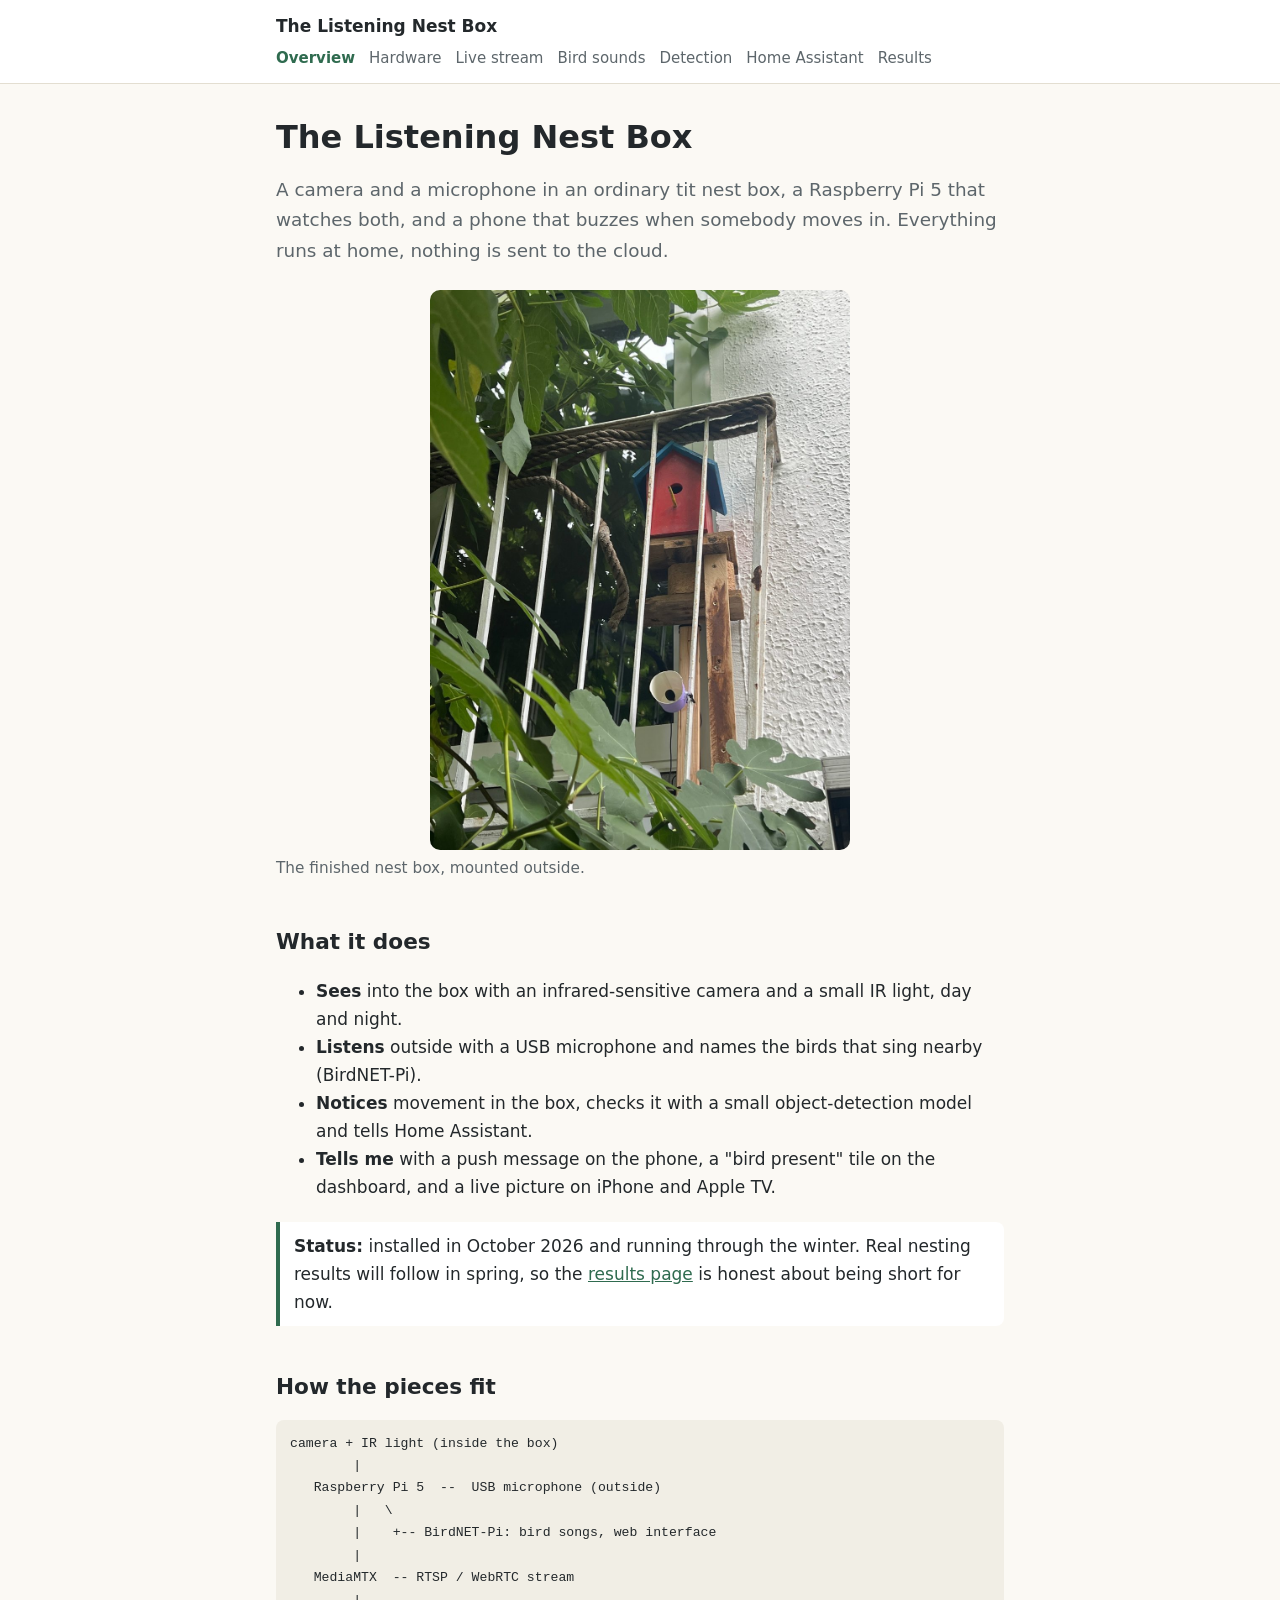
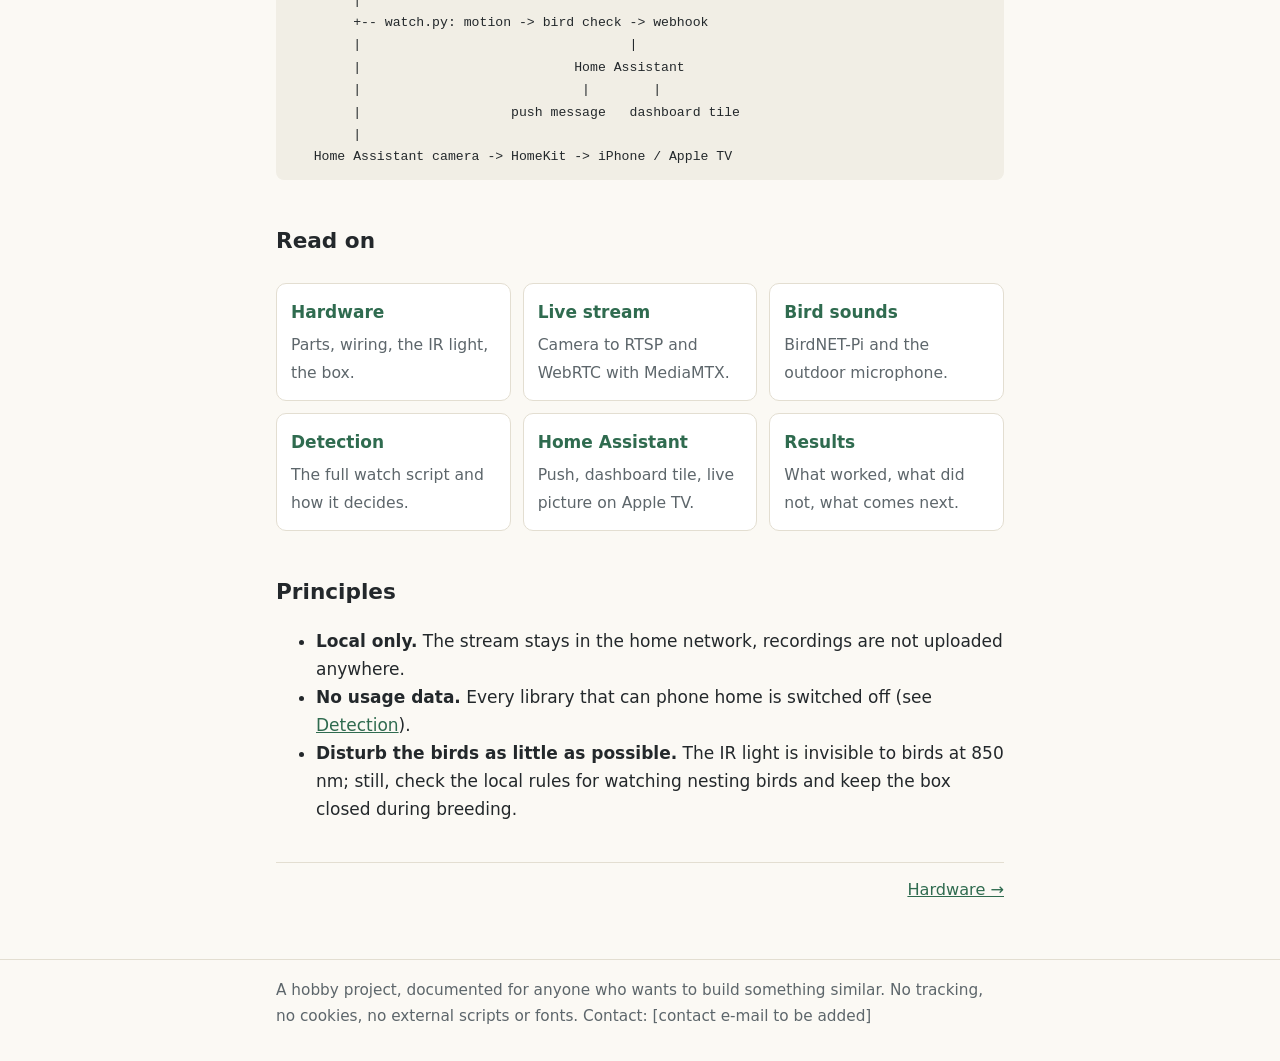
==== index.html @ ae75a1d4 "Add README, Home app screenshot and dashboard tile" ====
<!doctype html>
<html lang="en">
<head>
<meta charset="utf-8">
<meta name="viewport" content="width=device-width,initial-scale=1">
<title>Overview · The Listening Nest Box</title>
<meta name="description" content="A tit nest box with infrared camera, bird-song recognition and Home Assistant alerts, built on a Raspberry Pi 5.">
<link rel="stylesheet" href="style.css">
</head>
<body>
<header class="site"><div class="wrap"><a class="brand" href="index.html">The Listening Nest Box</a><nav aria-label="Pages"><a href="index.html" aria-current="page">Overview</a><a href="hardware.html">Hardware</a><a href="stream.html">Live stream</a><a href="sound.html">Bird sounds</a><a href="detection.html">Detection</a><a href="homeassistant.html">Home Assistant</a><a href="results.html">Results</a></nav></div></header>
<main><div class="wrap">

<h1>The Listening Nest Box</h1>
<p class="lead">A camera and a microphone in an ordinary tit nest box, a Raspberry Pi 5 that watches both, and a phone that buzzes when somebody moves in. Everything runs at home, nothing is sent to the cloud.</p>
<figure><img src="img/nestbox.jpg" alt="A red nest box with a blue roof on a wooden post outside, partly hidden behind a railing and fig leaves" loading="lazy" style="max-height:560px;width:auto;max-width:100%;margin:0 auto;display:block"><figcaption>The finished nest box, mounted outside.</figcaption></figure>
<h2>What it does</h2>
<ul>
<li><strong>Sees</strong> into the box with an infrared-sensitive camera and a small IR light, day and night.</li>
<li><strong>Listens</strong> outside with a USB microphone and names the birds that sing nearby (BirdNET-Pi).</li>
<li><strong>Notices</strong> movement in the box, checks it with a small object-detection model and tells Home Assistant.</li>
<li><strong>Tells me</strong> with a push message on the phone, a "bird present" tile on the dashboard, and a live picture on iPhone and Apple TV.</li>
</ul>
<div class="note"><strong>Status:</strong> installed in October 2026 and running through the winter. Real nesting results will follow in spring, so the <a href="results.html">results page</a> is honest about being short for now.</div>
<h2>How the pieces fit</h2>
<pre><code>camera + IR light (inside the box)
        |
   Raspberry Pi 5  --  USB microphone (outside)
        |   \
        |    +-- BirdNET-Pi: bird songs, web interface
        |
   MediaMTX  -- RTSP / WebRTC stream
        |
        +-- watch.py: motion -> bird check -> webhook
        |                                  |
        |                           Home Assistant
        |                            |        |
        |                   push message   dashboard tile
        |
   Home Assistant camera -> HomeKit -> iPhone / Apple TV</code></pre>
<h2>Read on</h2>
<div class="cards">
<a class="card" href="hardware.html"><strong>Hardware</strong><span>Parts, wiring, the IR light, the box.</span></a>
<a class="card" href="stream.html"><strong>Live stream</strong><span>Camera to RTSP and WebRTC with MediaMTX.</span></a>
<a class="card" href="sound.html"><strong>Bird sounds</strong><span>BirdNET-Pi and the outdoor microphone.</span></a>
<a class="card" href="detection.html"><strong>Detection</strong><span>The full watch script and how it decides.</span></a>
<a class="card" href="homeassistant.html"><strong>Home Assistant</strong><span>Push, dashboard tile, live picture on Apple TV.</span></a>
<a class="card" href="results.html"><strong>Results</strong><span>What worked, what did not, what comes next.</span></a>
</div>
<h2>Principles</h2>
<ul>
<li><strong>Local only.</strong> The stream stays in the home network, recordings are not uploaded anywhere.</li>
<li><strong>No usage data.</strong> Every library that can phone home is switched off (see <a href="detection.html">Detection</a>).</li>
<li><strong>Disturb the birds as little as possible.</strong> The IR light is invisible to birds at 850 nm; still, check the local rules for watching nesting birds and keep the box closed during breeding.</li>
</ul>

<div class="pager"><span></span><a href="hardware.html">Hardware &rarr;</a></div>
</div></main>
<footer class="site"><div class="wrap">A hobby project, documented for anyone who wants to build something similar. No tracking, no cookies, no external scripts or fonts. Contact: [contact e-mail to be added]</div></footer>
</body>
</html>
---- style.css ----
:root{--bg:#fbf9f4;--fg:#23282b;--muted:#5d666b;--card:#fff;--line:#e3ded1;--accent:#2f6b4f;--accent-fg:#fff;--code:#f1eee5;--ph:#ece8db}
@media (prefers-color-scheme:dark){:root:not([data-theme=light]){--bg:#171b1a;--fg:#e7e9e4;--muted:#a3aba5;--card:#1f2523;--line:#303835;--accent:#7fc3a0;--accent-fg:#10201a;--code:#232b28;--ph:#252d2a}}
*{box-sizing:border-box}
html{-webkit-text-size-adjust:100%}
body{margin:0;background:var(--bg);color:var(--fg);font:17px/1.65 system-ui,-apple-system,"Segoe UI",Roboto,sans-serif}
a{color:var(--accent)}
header.site{border-bottom:1px solid var(--line);background:var(--card)}
.wrap{max-width:760px;margin:0 auto;padding:0 16px}
header.site .wrap{display:flex;flex-wrap:wrap;gap:6px 18px;align-items:center;padding-top:12px;padding-bottom:12px}
header.site .brand{font-weight:700;color:var(--fg);text-decoration:none;margin-right:auto}
header.site nav{display:flex;flex-wrap:wrap;gap:4px 14px;font-size:15px}
header.site nav a{color:var(--muted);text-decoration:none}
header.site nav a[aria-current=page]{color:var(--accent);font-weight:600}
main{padding:28px 0 56px}
h1{font-size:2rem;line-height:1.2;margin:.2em 0 .4em}
h2{font-size:1.35rem;margin:2em 0 .5em}
h3{font-size:1.1rem;margin:1.5em 0 .4em}
.lead{font-size:1.15rem;color:var(--muted)}
.note{border-left:4px solid var(--accent);background:var(--card);padding:10px 14px;margin:1.2em 0;border-radius:0 8px 8px 0}
.note.warn{border-color:#c07a1c}
pre,code{font-family:ui-monospace,SFMono-Regular,Menlo,Consolas,monospace;font-size:.88em}
code{background:var(--code);padding:1px 5px;border-radius:4px}
pre{background:var(--code);padding:12px 14px;border-radius:8px;overflow-x:auto;line-height:1.5}
pre code{background:none;padding:0}
table{border-collapse:collapse;width:100%;margin:1em 0;font-size:.95em}
th,td{border:1px solid var(--line);padding:7px 10px;text-align:left;vertical-align:top}
th{background:var(--card)}
.table-scroll{overflow-x:auto}
figure{margin:1.4em 0}
figure .ph{aspect-ratio:4/3;background:var(--ph);border:2px dashed var(--line);border-radius:10px;display:flex;align-items:center;justify-content:center;text-align:center;padding:16px;color:var(--muted);font-size:.95em}
figure img{max-width:100%;height:auto;border-radius:10px}
figcaption{font-size:.9em;color:var(--muted);margin-top:6px}
.cards{display:grid;grid-template-columns:repeat(auto-fit,minmax(220px,1fr));gap:12px;margin:1.4em 0}
.card{background:var(--card);border:1px solid var(--line);border-radius:10px;padding:14px;text-decoration:none;color:var(--fg)}
.card strong{display:block;color:var(--accent);margin-bottom:4px}
.card span{font-size:.92em;color:var(--muted)}
.pager{display:flex;justify-content:space-between;gap:12px;margin-top:2.4em;padding-top:14px;border-top:1px solid var(--line);font-size:.95em}
footer.site{border-top:1px solid var(--line);padding:18px 0 32px;color:var(--muted);font-size:.9em}
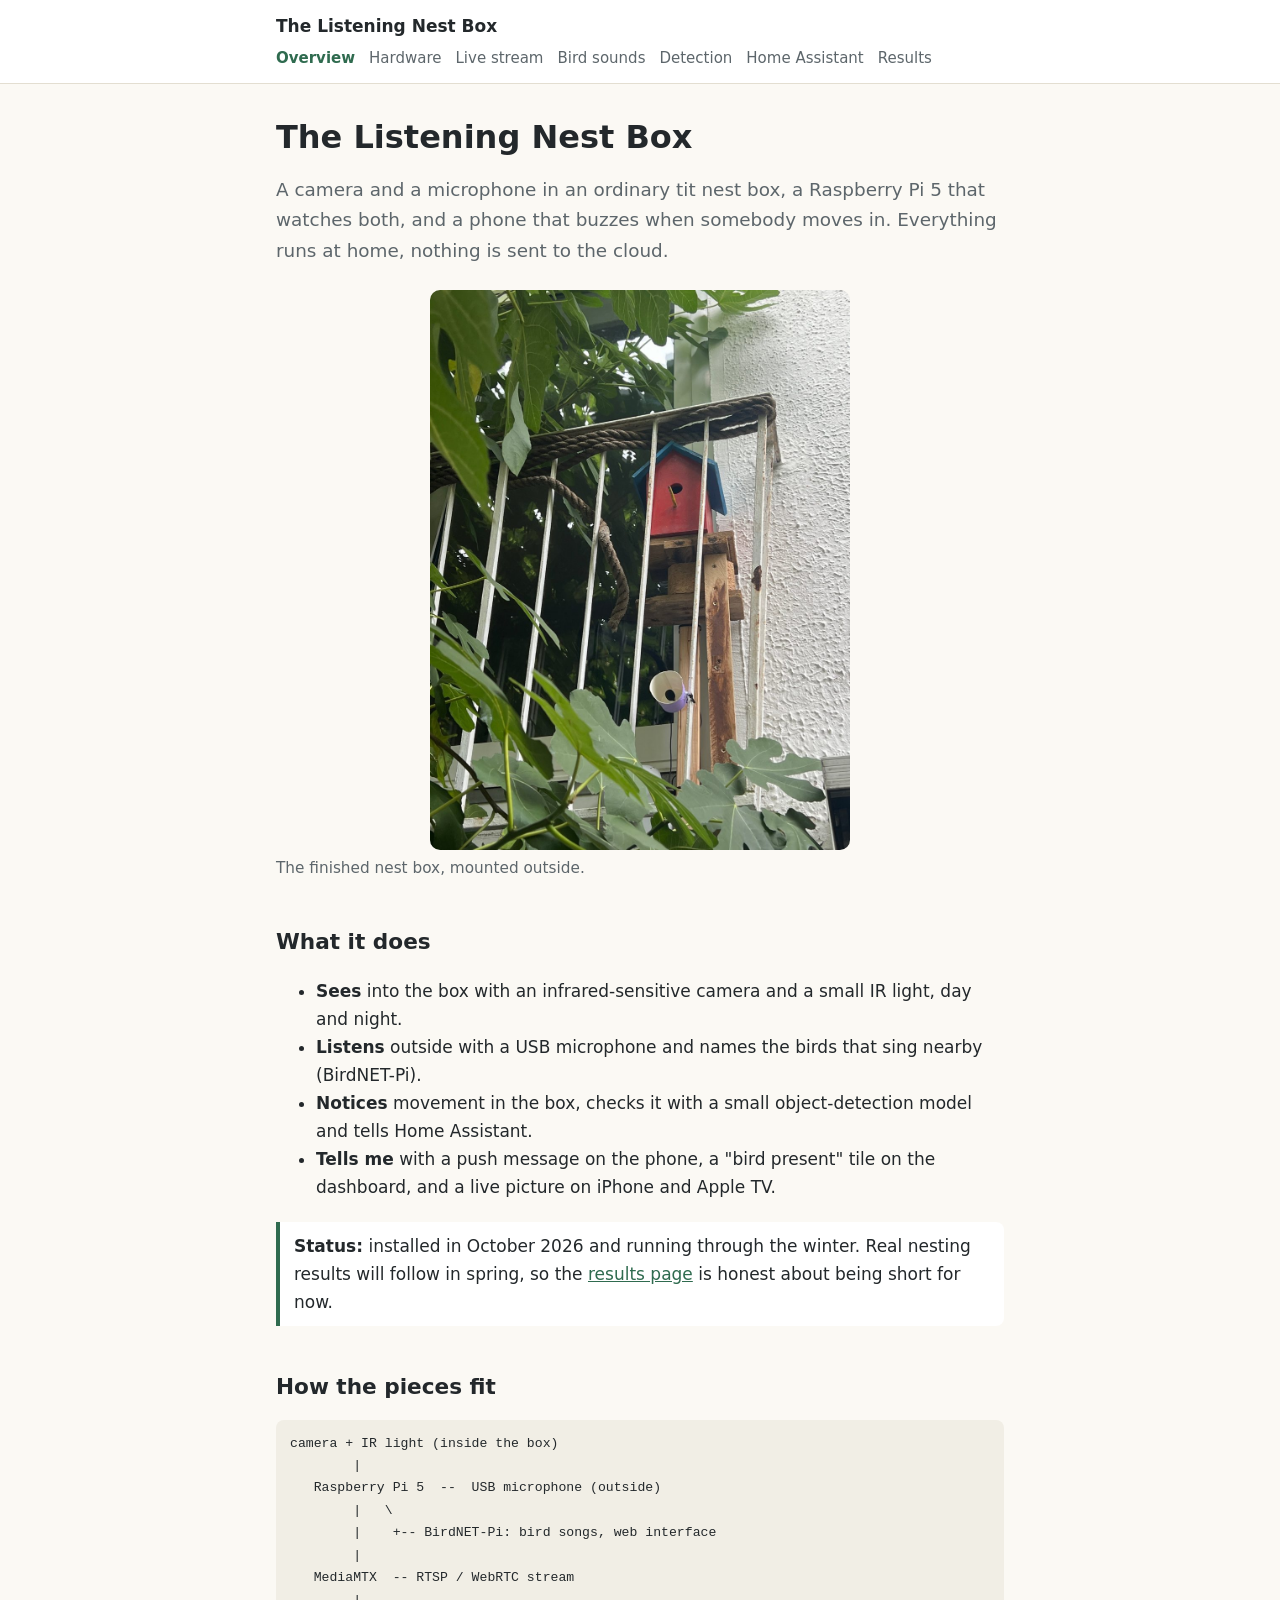
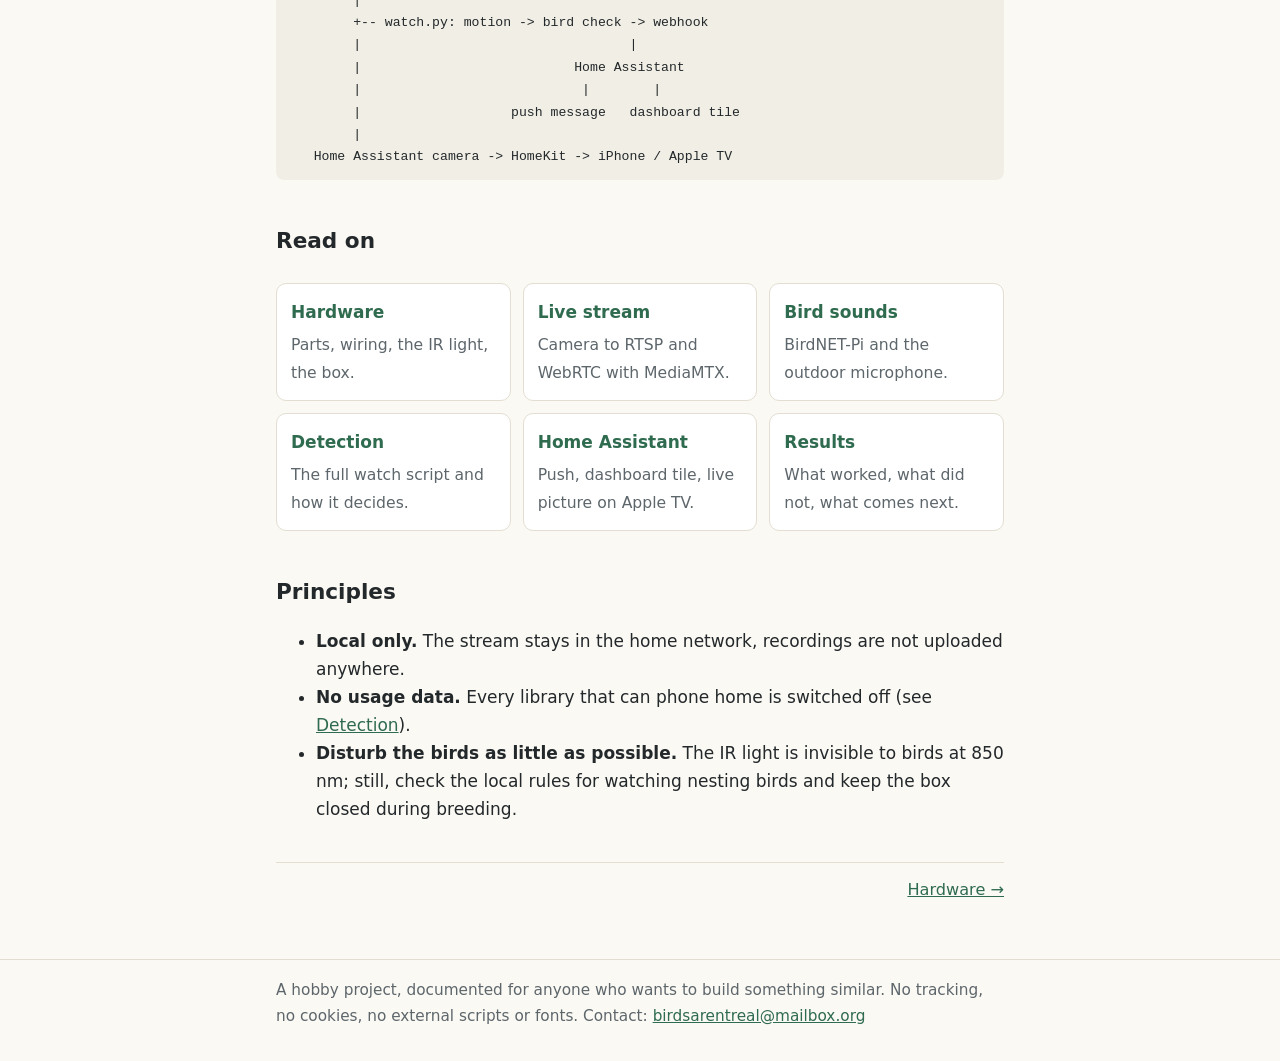
==== commit 5585605b: "Add contact, screenshots and MediaMTX config" ====
--- a/index.html
+++ b/index.html
@@ -56,6 +56,6 @@
 
 <div class="pager"><span></span><a href="hardware.html">Hardware &rarr;</a></div>
 </div></main>
-<footer class="site"><div class="wrap">A hobby project, documented for anyone who wants to build something similar. No tracking, no cookies, no external scripts or fonts. Contact: [contact e-mail to be added]</div></footer>
+<footer class="site"><div class="wrap">A hobby project, documented for anyone who wants to build something similar. No tracking, no cookies, no external scripts or fonts. Contact: <a href="mailto:birdsarentreal@mailbox.org">birdsarentreal@mailbox.org</a></div></footer>
 </body>
 </html>
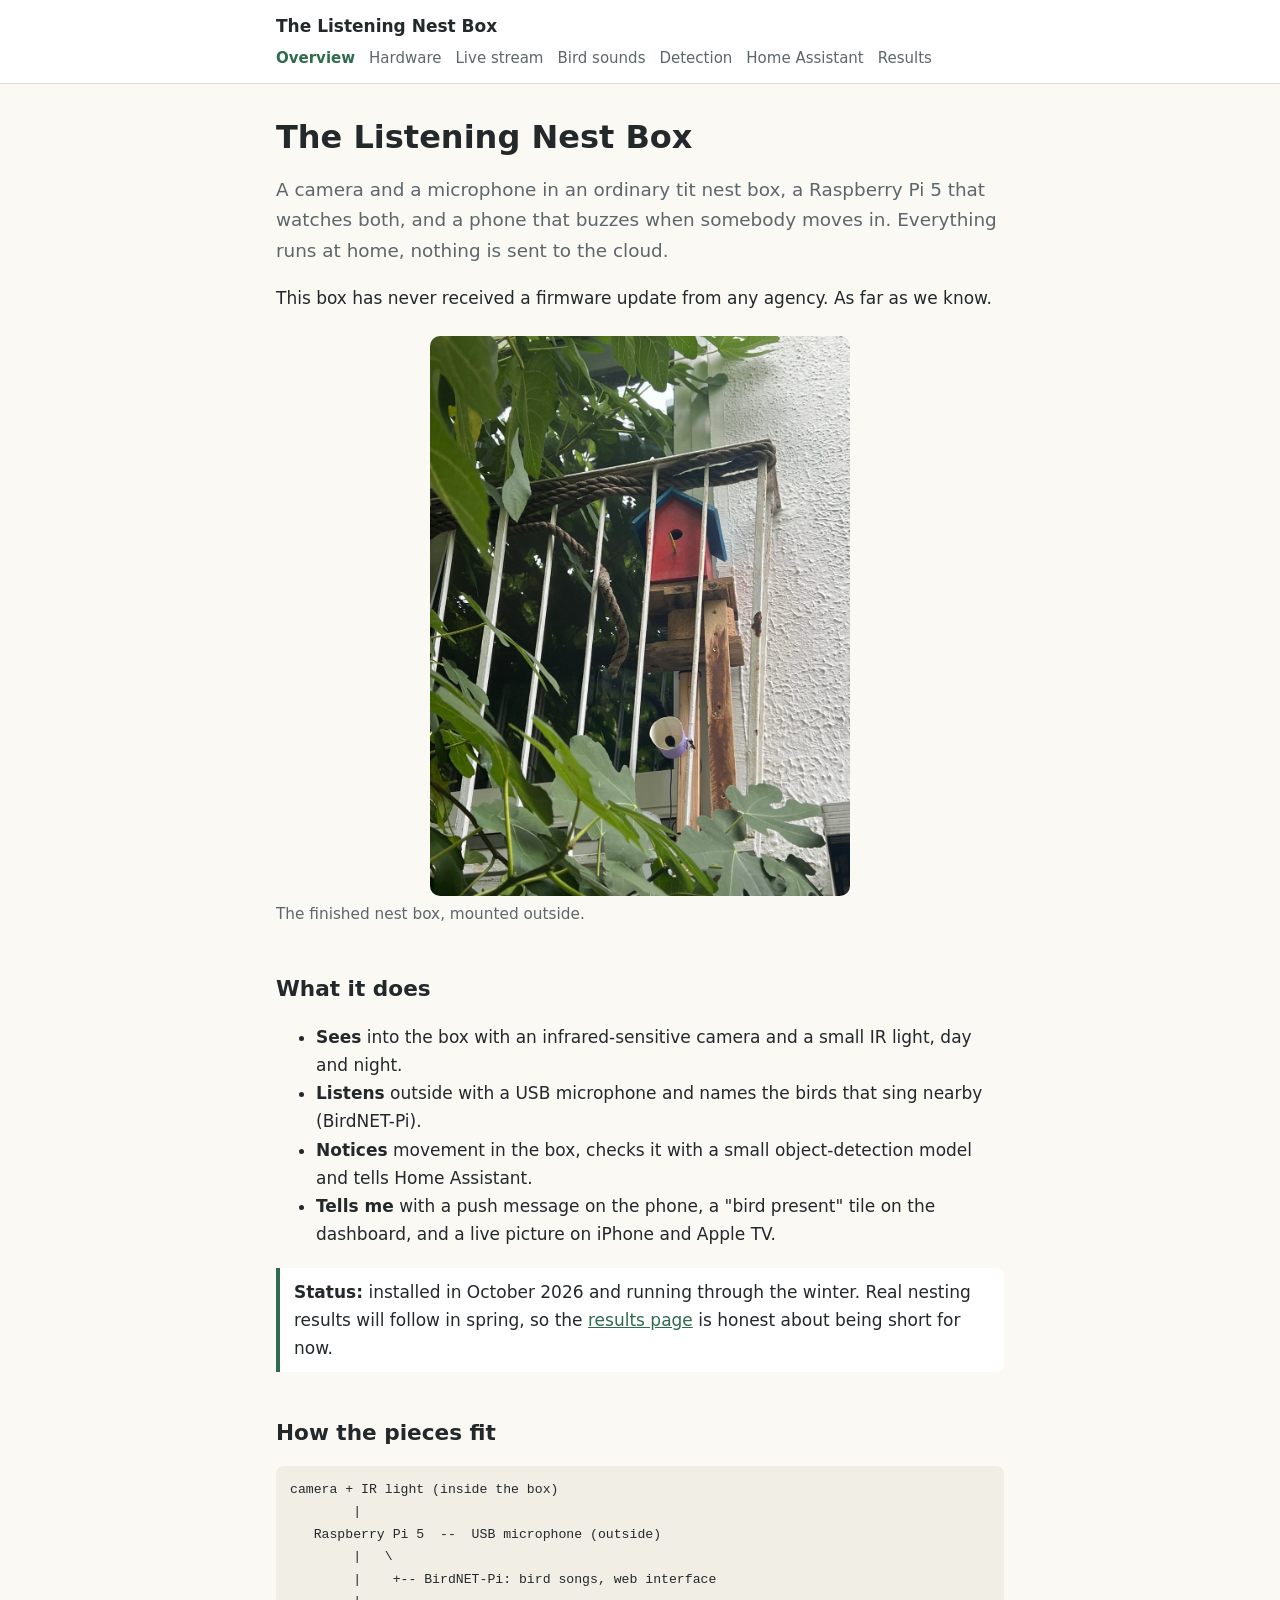
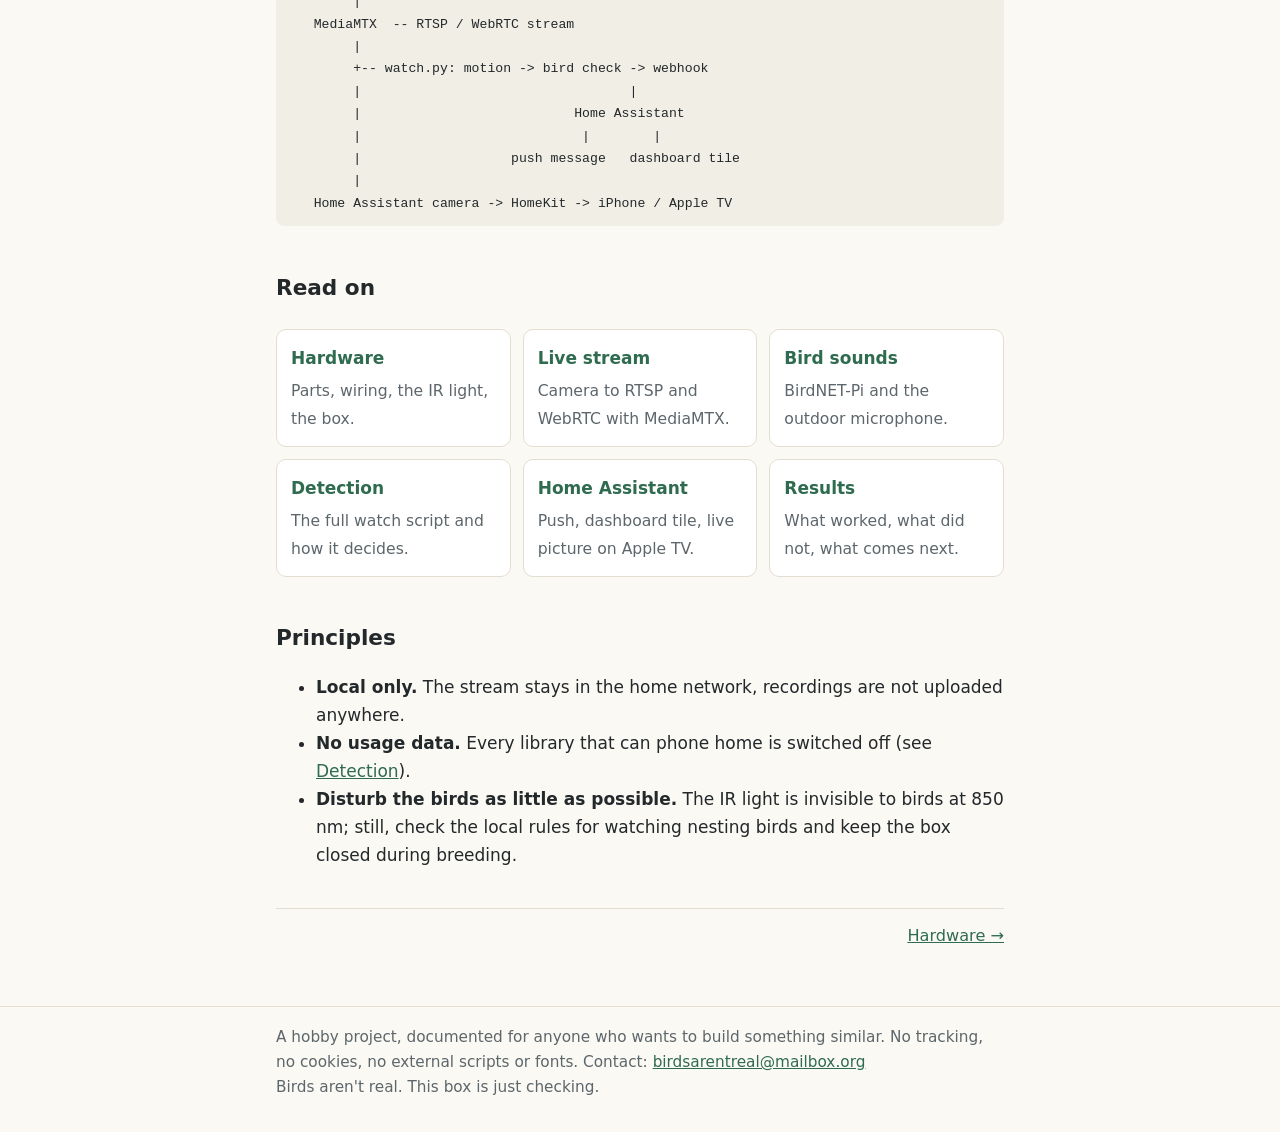
==== commit a0972b91: "Birds arent real" ====
--- a/index.html
+++ b/index.html
@@ -1,4 +1,5 @@
 <!doctype html>
+<!-- they are watching. so are we. -->
 <html lang="en">
 <head>
 <meta charset="utf-8">
@@ -13,6 +14,7 @@
 
 <h1>The Listening Nest Box</h1>
 <p class="lead">A camera and a microphone in an ordinary tit nest box, a Raspberry Pi 5 that watches both, and a phone that buzzes when somebody moves in. Everything runs at home, nothing is sent to the cloud.</p>
+<p>This box has never received a firmware update from any agency. As far as we know.</p>
 <figure><img src="img/nestbox.jpg" alt="A red nest box with a blue roof on a wooden post outside, partly hidden behind a railing and fig leaves" loading="lazy" style="max-height:560px;width:auto;max-width:100%;margin:0 auto;display:block"><figcaption>The finished nest box, mounted outside.</figcaption></figure>
 <h2>What it does</h2>
 <ul>
@@ -56,6 +58,6 @@
 
 <div class="pager"><span></span><a href="hardware.html">Hardware &rarr;</a></div>
 </div></main>
-<footer class="site"><div class="wrap">A hobby project, documented for anyone who wants to build something similar. No tracking, no cookies, no external scripts or fonts. Contact: <a href="mailto:birdsarentreal@mailbox.org">birdsarentreal@mailbox.org</a></div></footer>
+<footer class="site"><div class="wrap">A hobby project, documented for anyone who wants to build something similar. No tracking, no cookies, no external scripts or fonts. Contact: <a href="mailto:birdsarentreal@mailbox.org">birdsarentreal@mailbox.org</a><br>Birds aren't real. This box is just checking.</div></footer>
 </body>
 </html>
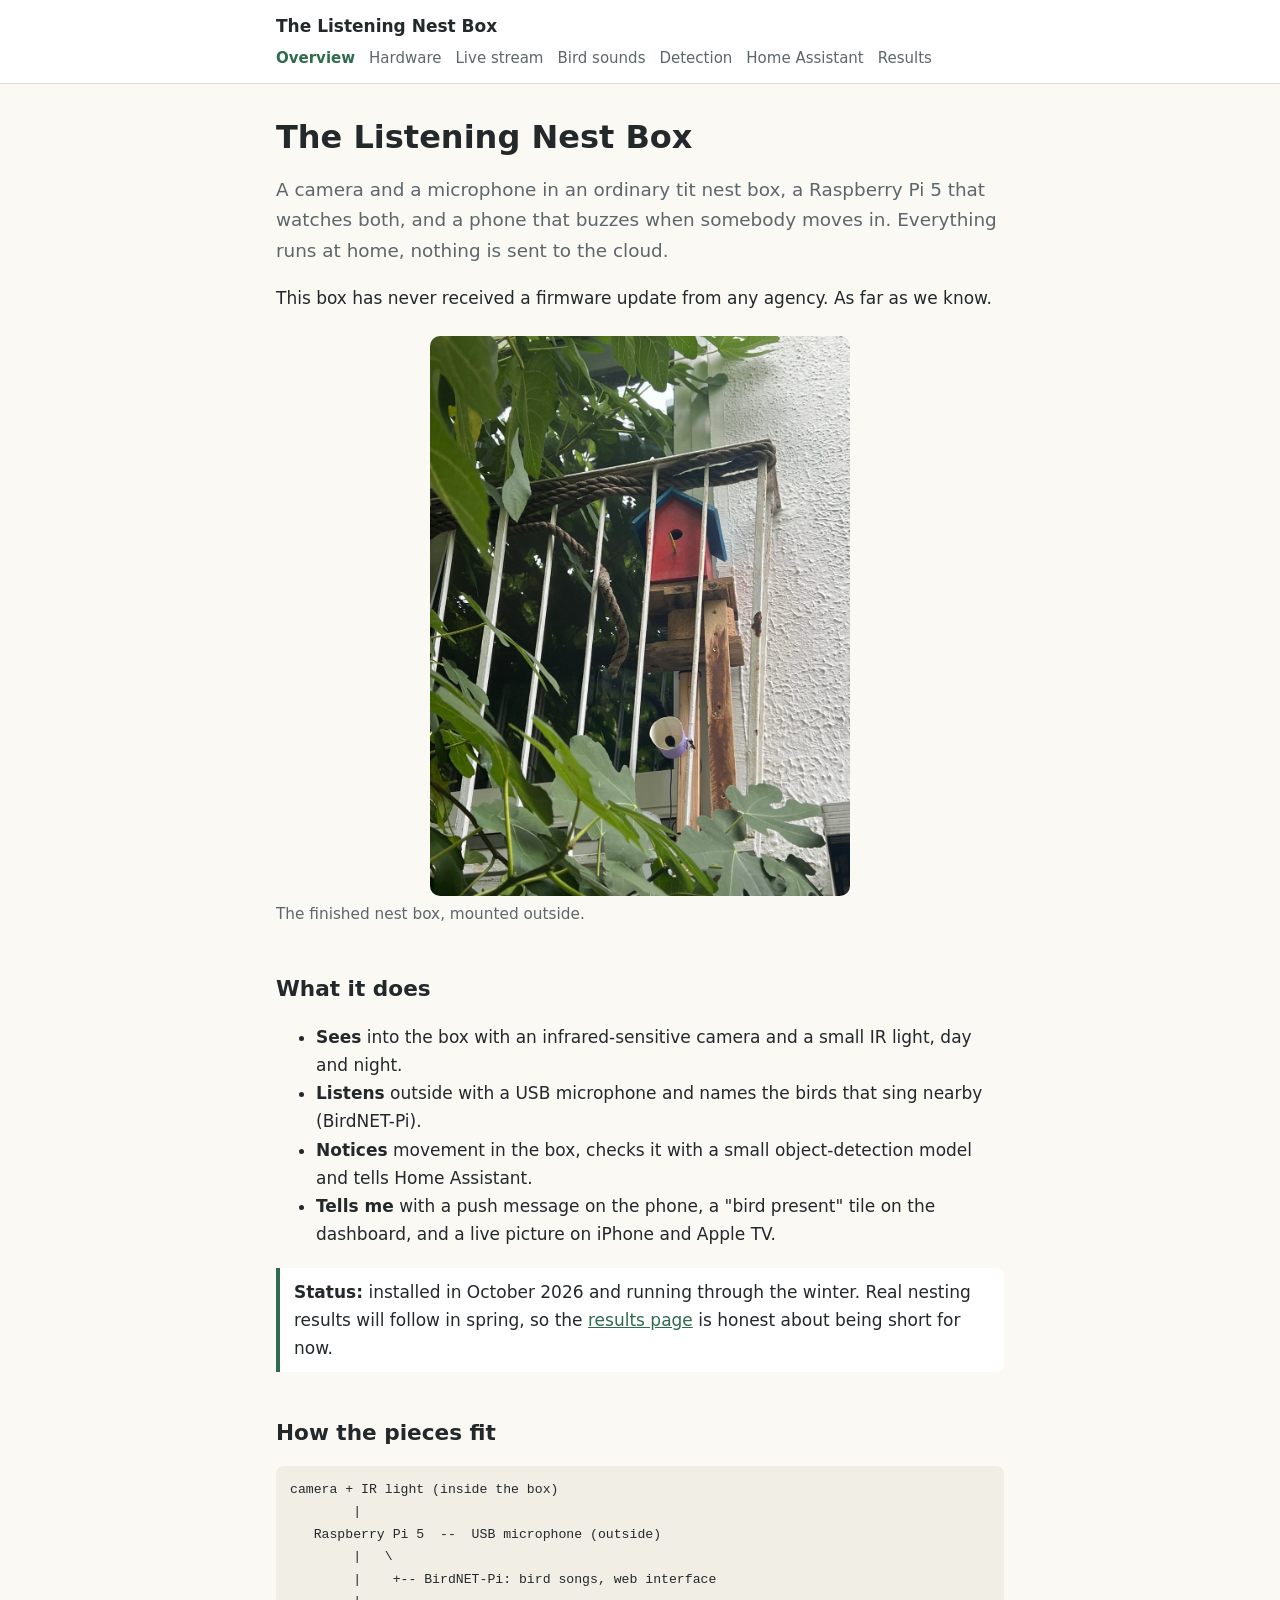
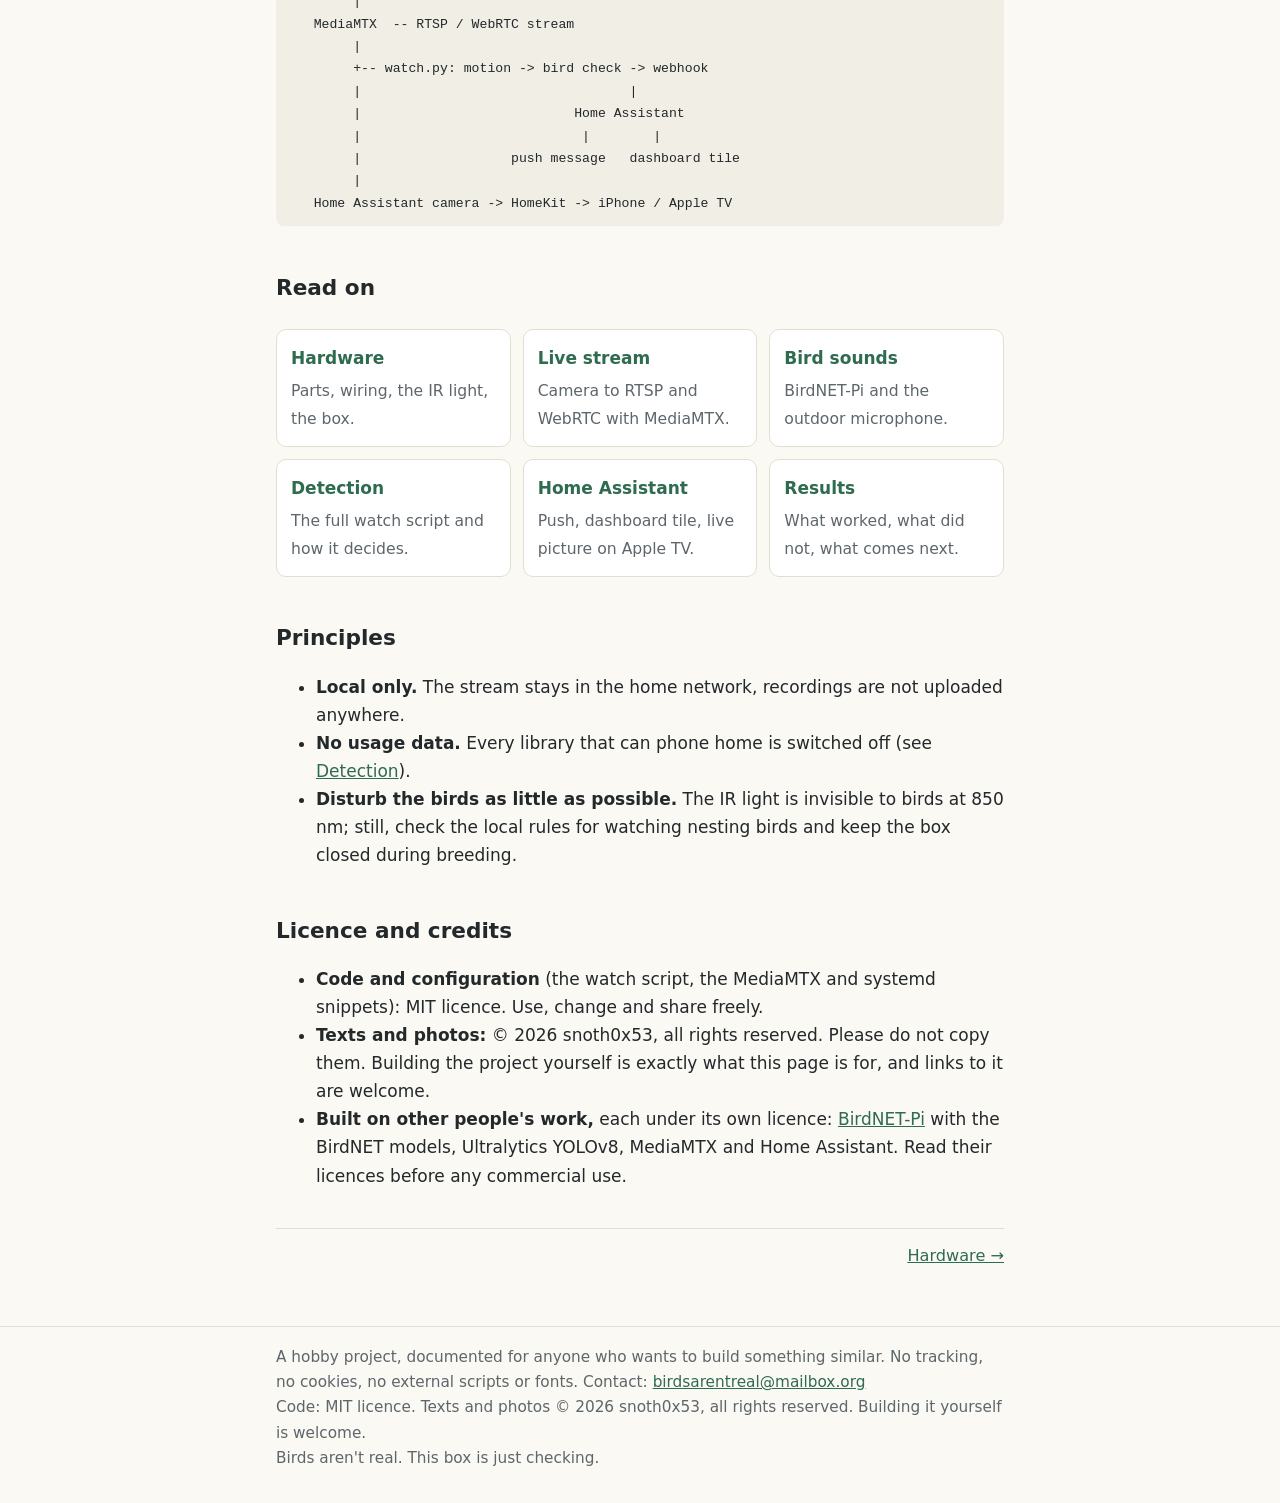
==== commit fef65b66: "Add licence and credits" ====
--- a/index.html
+++ b/index.html
@@ -55,9 +55,15 @@
 <li><strong>No usage data.</strong> Every library that can phone home is switched off (see <a href="detection.html">Detection</a>).</li>
 <li><strong>Disturb the birds as little as possible.</strong> The IR light is invisible to birds at 850 nm; still, check the local rules for watching nesting birds and keep the box closed during breeding.</li>
 </ul>
+<h2>Licence and credits</h2>
+<ul>
+<li><strong>Code and configuration</strong> (the watch script, the MediaMTX and systemd snippets): MIT licence. Use, change and share freely.</li>
+<li><strong>Texts and photos:</strong> &copy; 2026 snoth0x53, all rights reserved. Please do not copy them. Building the project yourself is exactly what this page is for, and links to it are welcome.</li>
+<li><strong>Built on other people's work,</strong> each under its own licence: <a href="https://github.com/Nachtzuster/BirdNET-Pi">BirdNET-Pi</a> with the BirdNET models, Ultralytics YOLOv8, MediaMTX and Home Assistant. Read their licences before any commercial use.</li>
+</ul>
 
 <div class="pager"><span></span><a href="hardware.html">Hardware &rarr;</a></div>
 </div></main>
-<footer class="site"><div class="wrap">A hobby project, documented for anyone who wants to build something similar. No tracking, no cookies, no external scripts or fonts. Contact: <a href="mailto:birdsarentreal@mailbox.org">birdsarentreal@mailbox.org</a><br>Birds aren't real. This box is just checking.</div></footer>
+<footer class="site"><div class="wrap">A hobby project, documented for anyone who wants to build something similar. No tracking, no cookies, no external scripts or fonts. Contact: <a href="mailto:birdsarentreal@mailbox.org">birdsarentreal@mailbox.org</a><br>Code: MIT licence. Texts and photos &copy; 2026 snoth0x53, all rights reserved. Building it yourself is welcome.<br><a href="404.html" class="egg">Birds aren't real.</a> This box is just checking.</div></footer>
 </body>
 </html>
--- a/style.css
+++ b/style.css
@@ -36,3 +36,9 @@
 .card span{font-size:.92em;color:var(--muted)}
 .pager{display:flex;justify-content:space-between;gap:12px;margin-top:2.4em;padding-top:14px;border-top:1px solid var(--line);font-size:.95em}
 footer.site{border-top:1px solid var(--line);padding:18px 0 32px;color:var(--muted);font-size:.9em}
+
+footer.site a.egg{color:inherit;text-decoration:none}
+footer.site a.egg:hover,footer.site a.egg:focus{text-decoration:underline}
+
+audio{display:block;width:100%;max-width:560px;margin:0 auto 1.6em}
+.audio-label{text-align:center;margin-bottom:.4em}
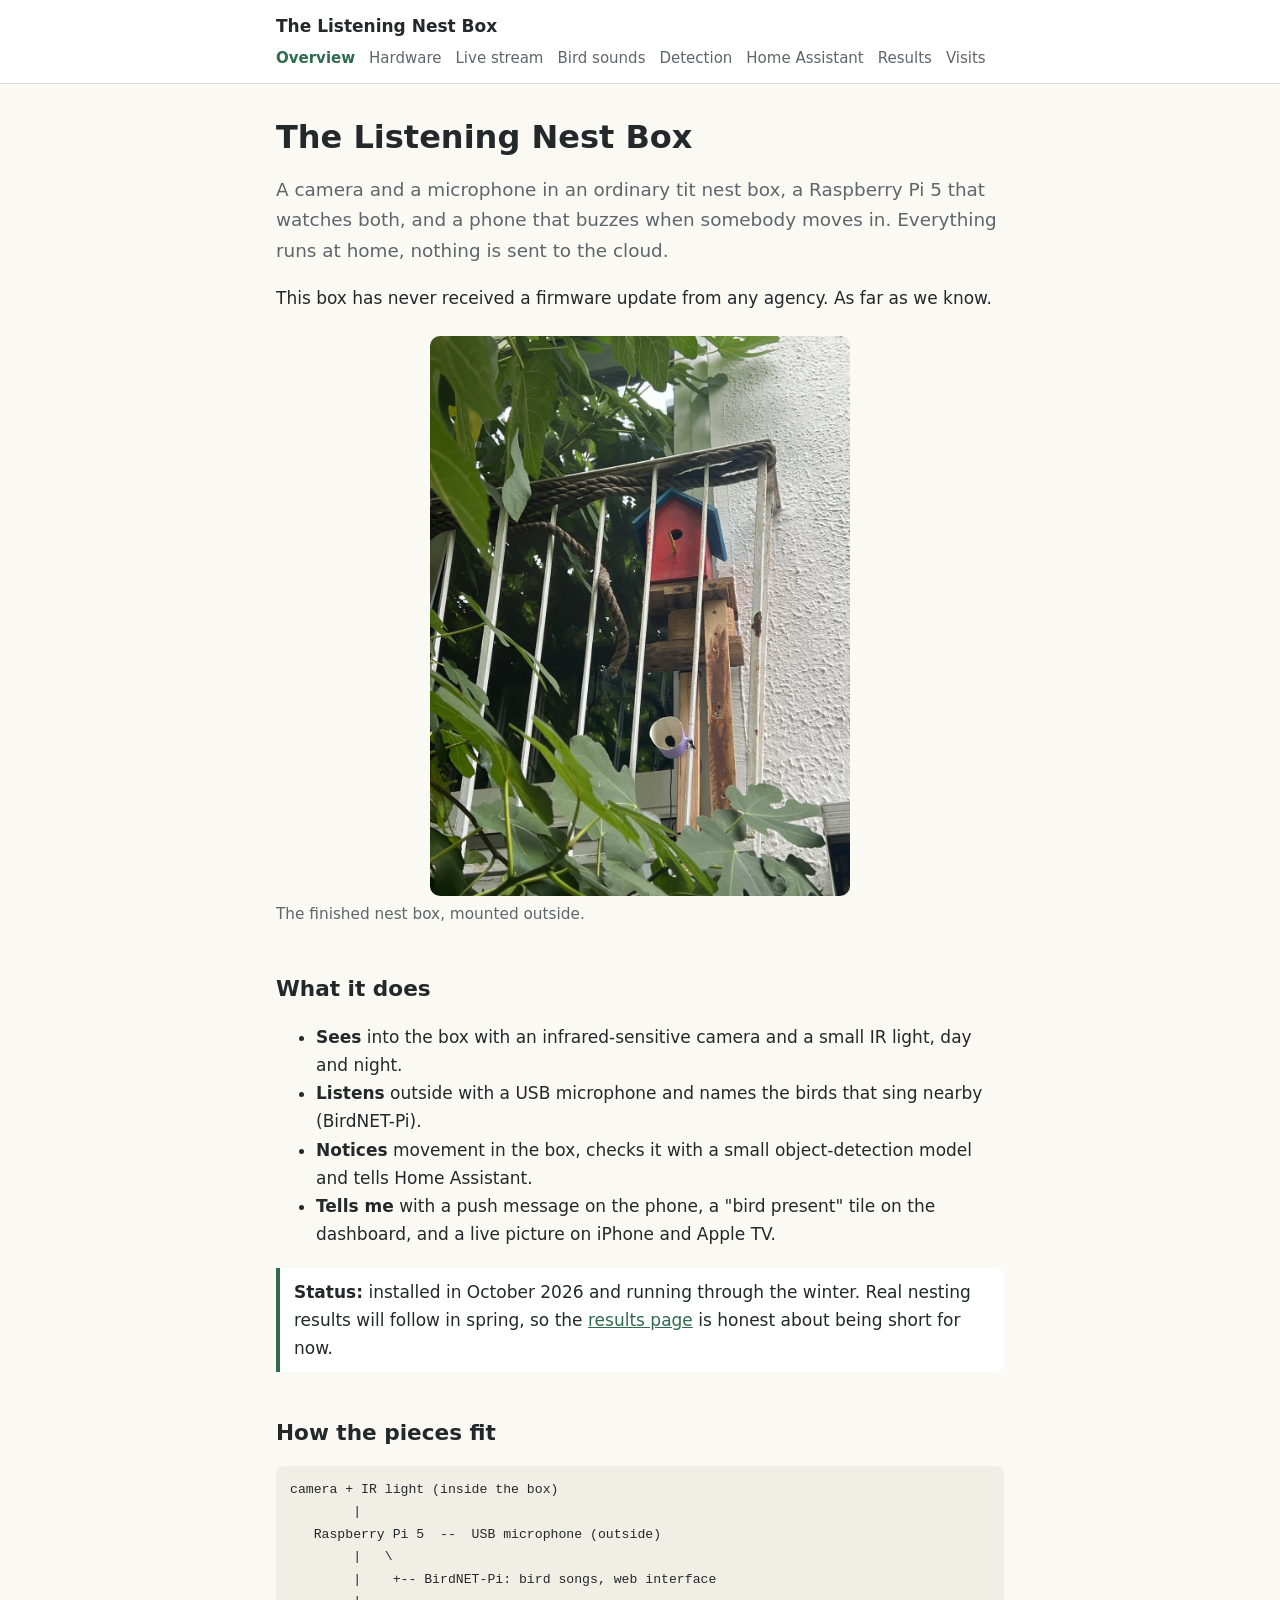
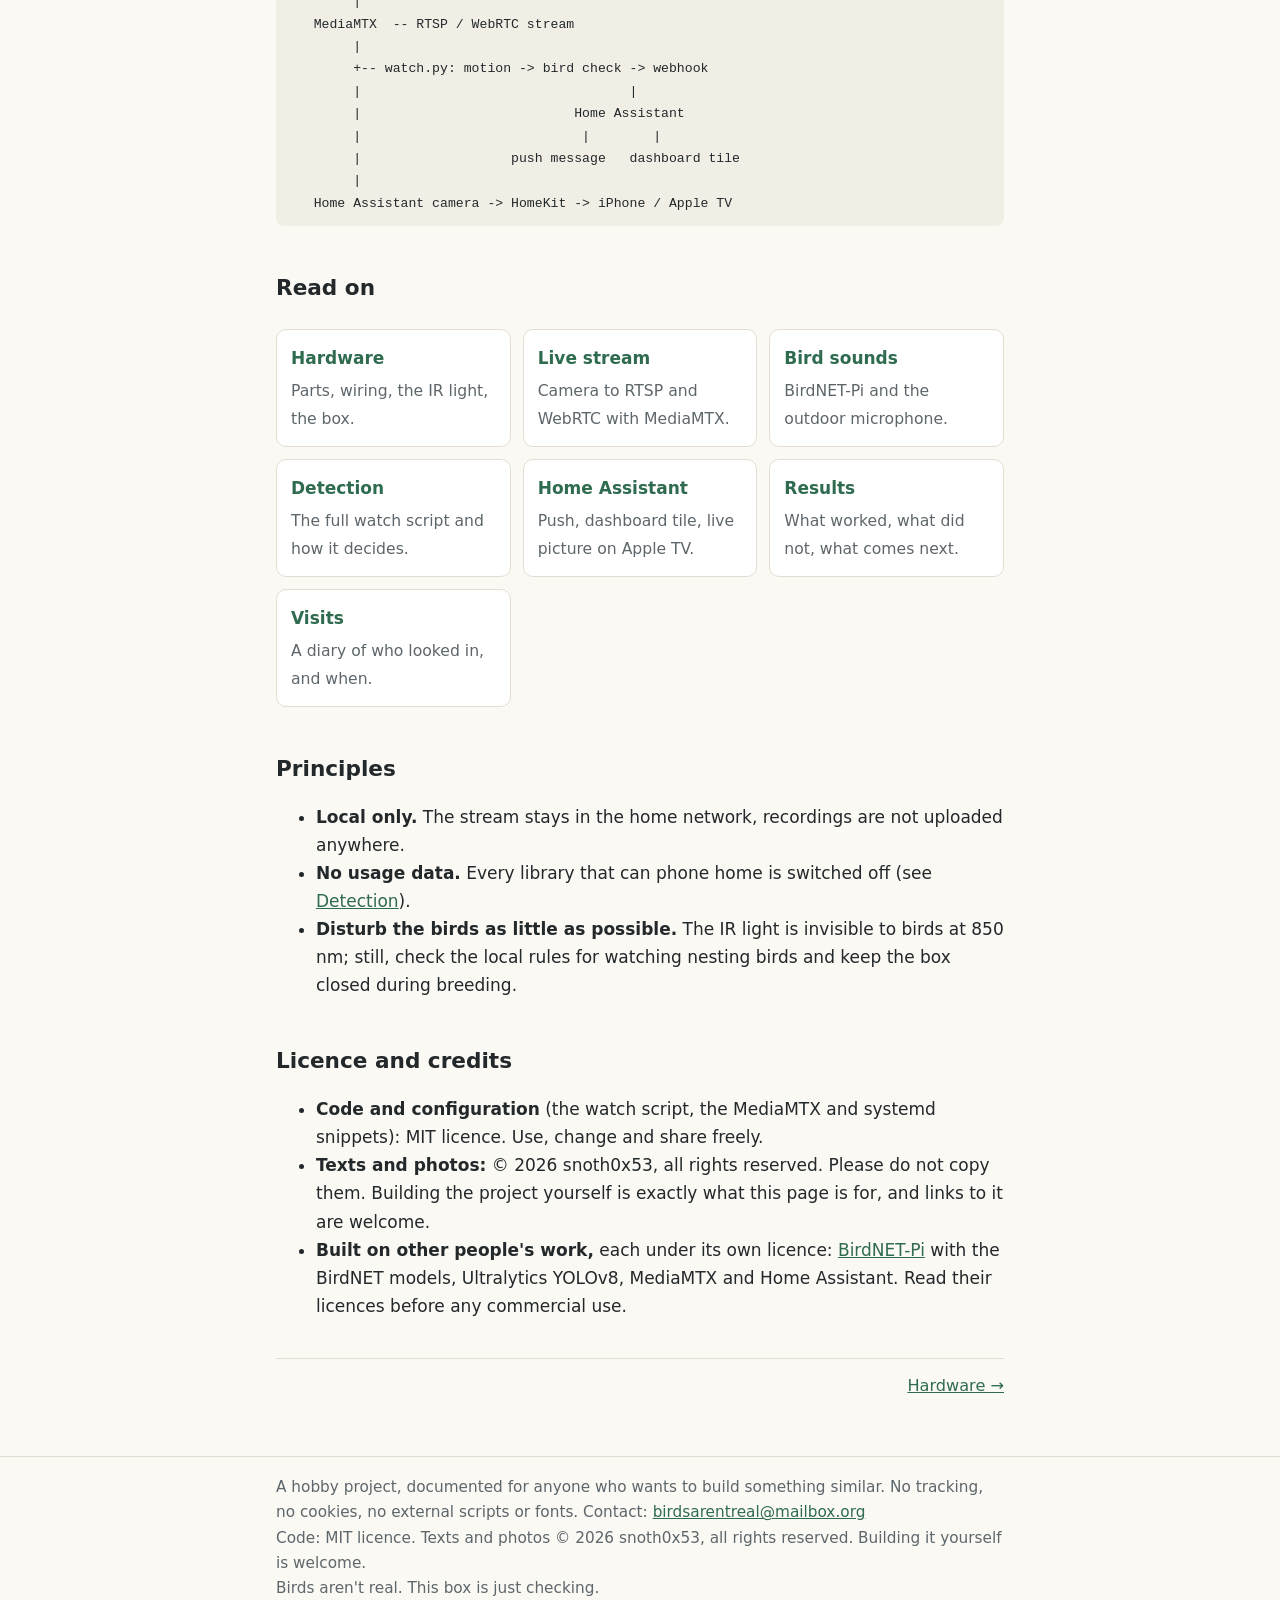
==== commit f27c9e0f: "Add visit diary and detection box picture" ====
--- a/index.html
+++ b/index.html
@@ -9,7 +9,7 @@
 <link rel="stylesheet" href="style.css">
 </head>
 <body>
-<header class="site"><div class="wrap"><a class="brand" href="index.html">The Listening Nest Box</a><nav aria-label="Pages"><a href="index.html" aria-current="page">Overview</a><a href="hardware.html">Hardware</a><a href="stream.html">Live stream</a><a href="sound.html">Bird sounds</a><a href="detection.html">Detection</a><a href="homeassistant.html">Home Assistant</a><a href="results.html">Results</a></nav></div></header>
+<header class="site"><div class="wrap"><a class="brand" href="index.html">The Listening Nest Box</a><nav aria-label="Pages"><a href="index.html" aria-current="page">Overview</a><a href="hardware.html">Hardware</a><a href="stream.html">Live stream</a><a href="sound.html">Bird sounds</a><a href="detection.html">Detection</a><a href="homeassistant.html">Home Assistant</a><a href="results.html">Results</a><a href="visits.html">Visits</a></nav></div></header>
 <main><div class="wrap">
 
 <h1>The Listening Nest Box</h1>
@@ -48,6 +48,7 @@
 <a class="card" href="detection.html"><strong>Detection</strong><span>The full watch script and how it decides.</span></a>
 <a class="card" href="homeassistant.html"><strong>Home Assistant</strong><span>Push, dashboard tile, live picture on Apple TV.</span></a>
 <a class="card" href="results.html"><strong>Results</strong><span>What worked, what did not, what comes next.</span></a>
+<a class="card" href="visits.html"><strong>Visits</strong><span>A diary of who looked in, and when.</span></a>
 </div>
 <h2>Principles</h2>
 <ul>
--- a/style.css
+++ b/style.css
@@ -42,3 +42,19 @@
 
 audio{display:block;width:100%;max-width:560px;margin:0 auto 1.6em}
 .audio-label{text-align:center;margin-bottom:.4em}
+
+.tiles{display:grid;grid-template-columns:repeat(auto-fit,minmax(150px,1fr));gap:10px;margin:1.4em 0}
+.tile{background:var(--card);border:1px solid var(--line);border-radius:10px;padding:12px 14px}
+.tile strong{display:block;font-size:1.5rem;line-height:1.25;color:var(--fg)}
+.tile span{font-size:.85em;color:var(--muted)}
+.chartwrap{overflow-x:auto;margin:.6em 0 1.4em}
+svg.chart{display:block;width:100%;min-width:560px;height:auto;background:var(--card);border:1px solid var(--line);border-radius:10px}
+svg .grid{stroke:var(--line);stroke-width:1}
+svg .row{stroke:var(--line);stroke-width:1;stroke-dasharray:1 5;opacity:.8}
+svg .ax{fill:var(--muted);font-size:12px;font-family:system-ui,sans-serif}
+svg .cnt{fill:var(--fg);font-size:13px;font-weight:600;font-family:system-ui,sans-serif}
+svg .dot{fill:var(--accent);stroke:var(--card);stroke-width:2}
+svg .bar{fill:var(--accent)}
+svg .alarm{stroke:var(--muted);stroke-width:2;stroke-linecap:round;fill:none}
+.legend{font-size:.9em;color:var(--muted);margin:-.3em 0 .6em}
+.legend svg{vertical-align:-2px}
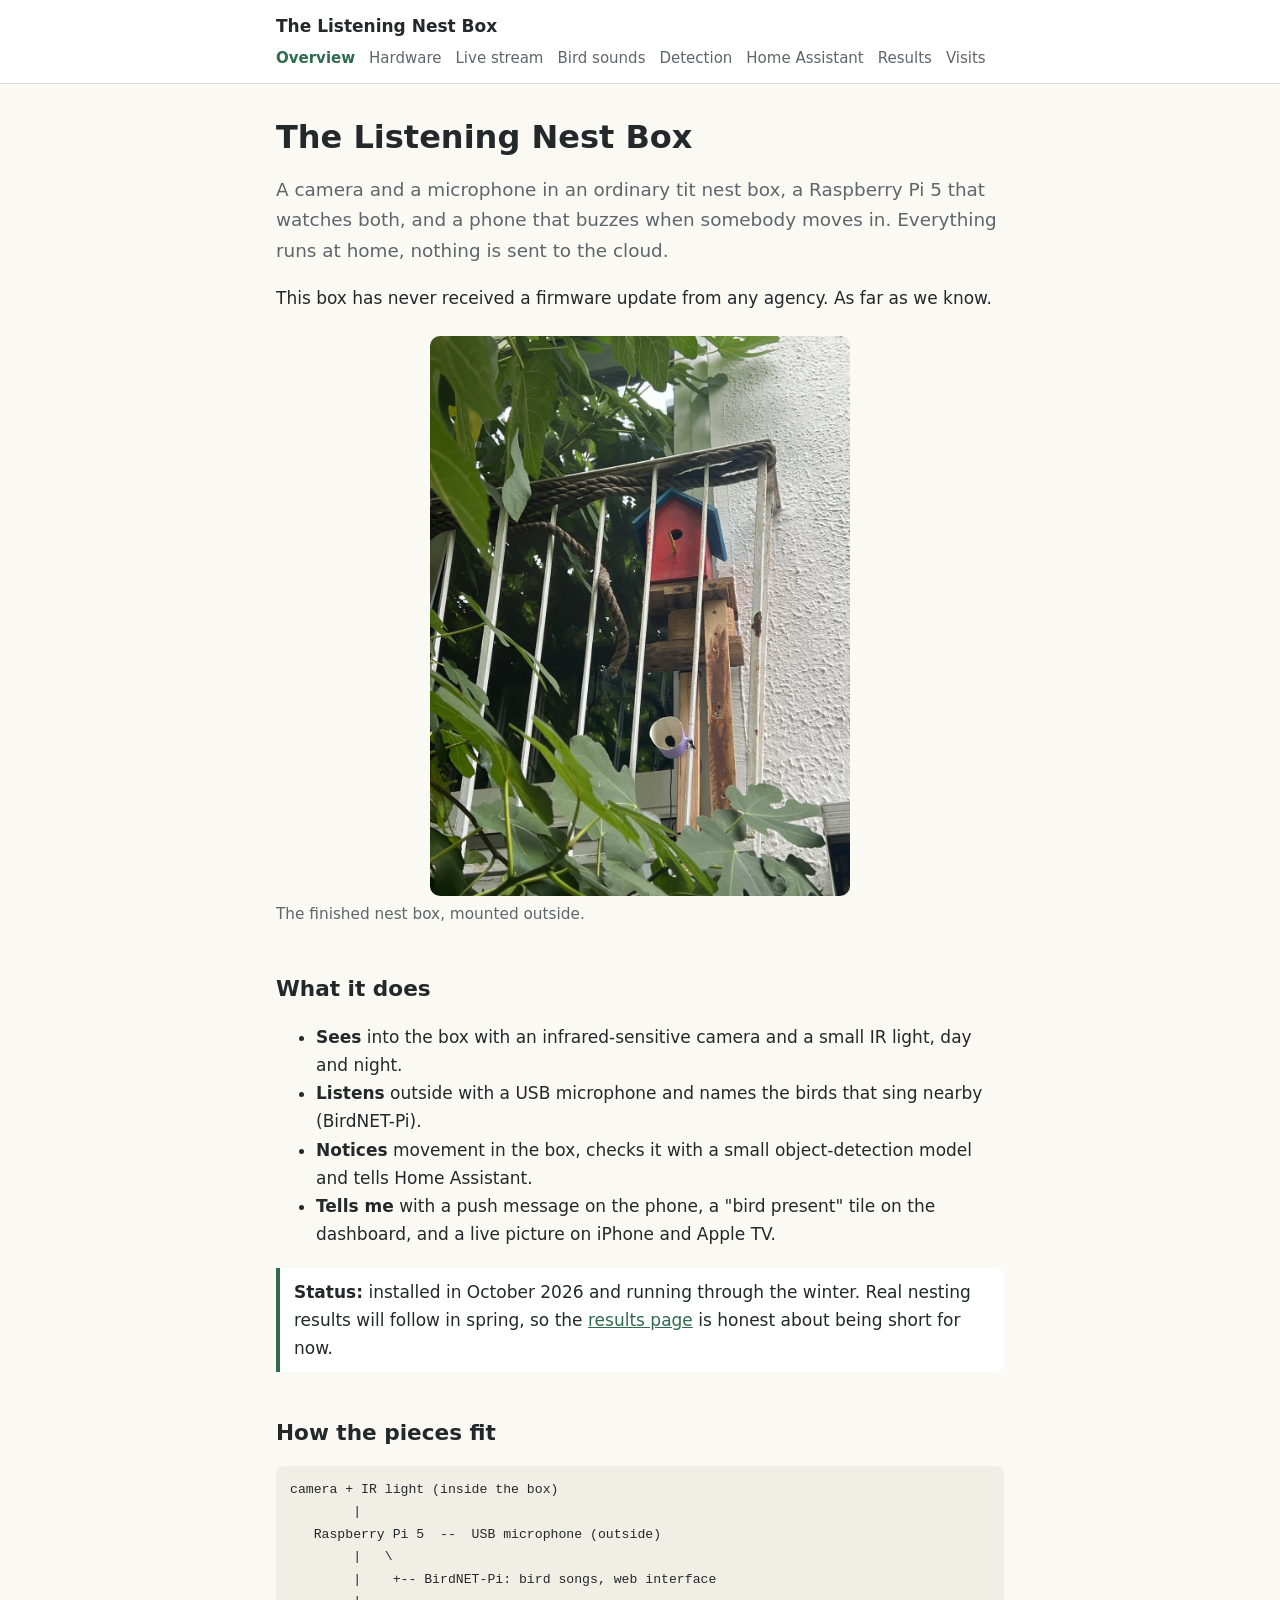
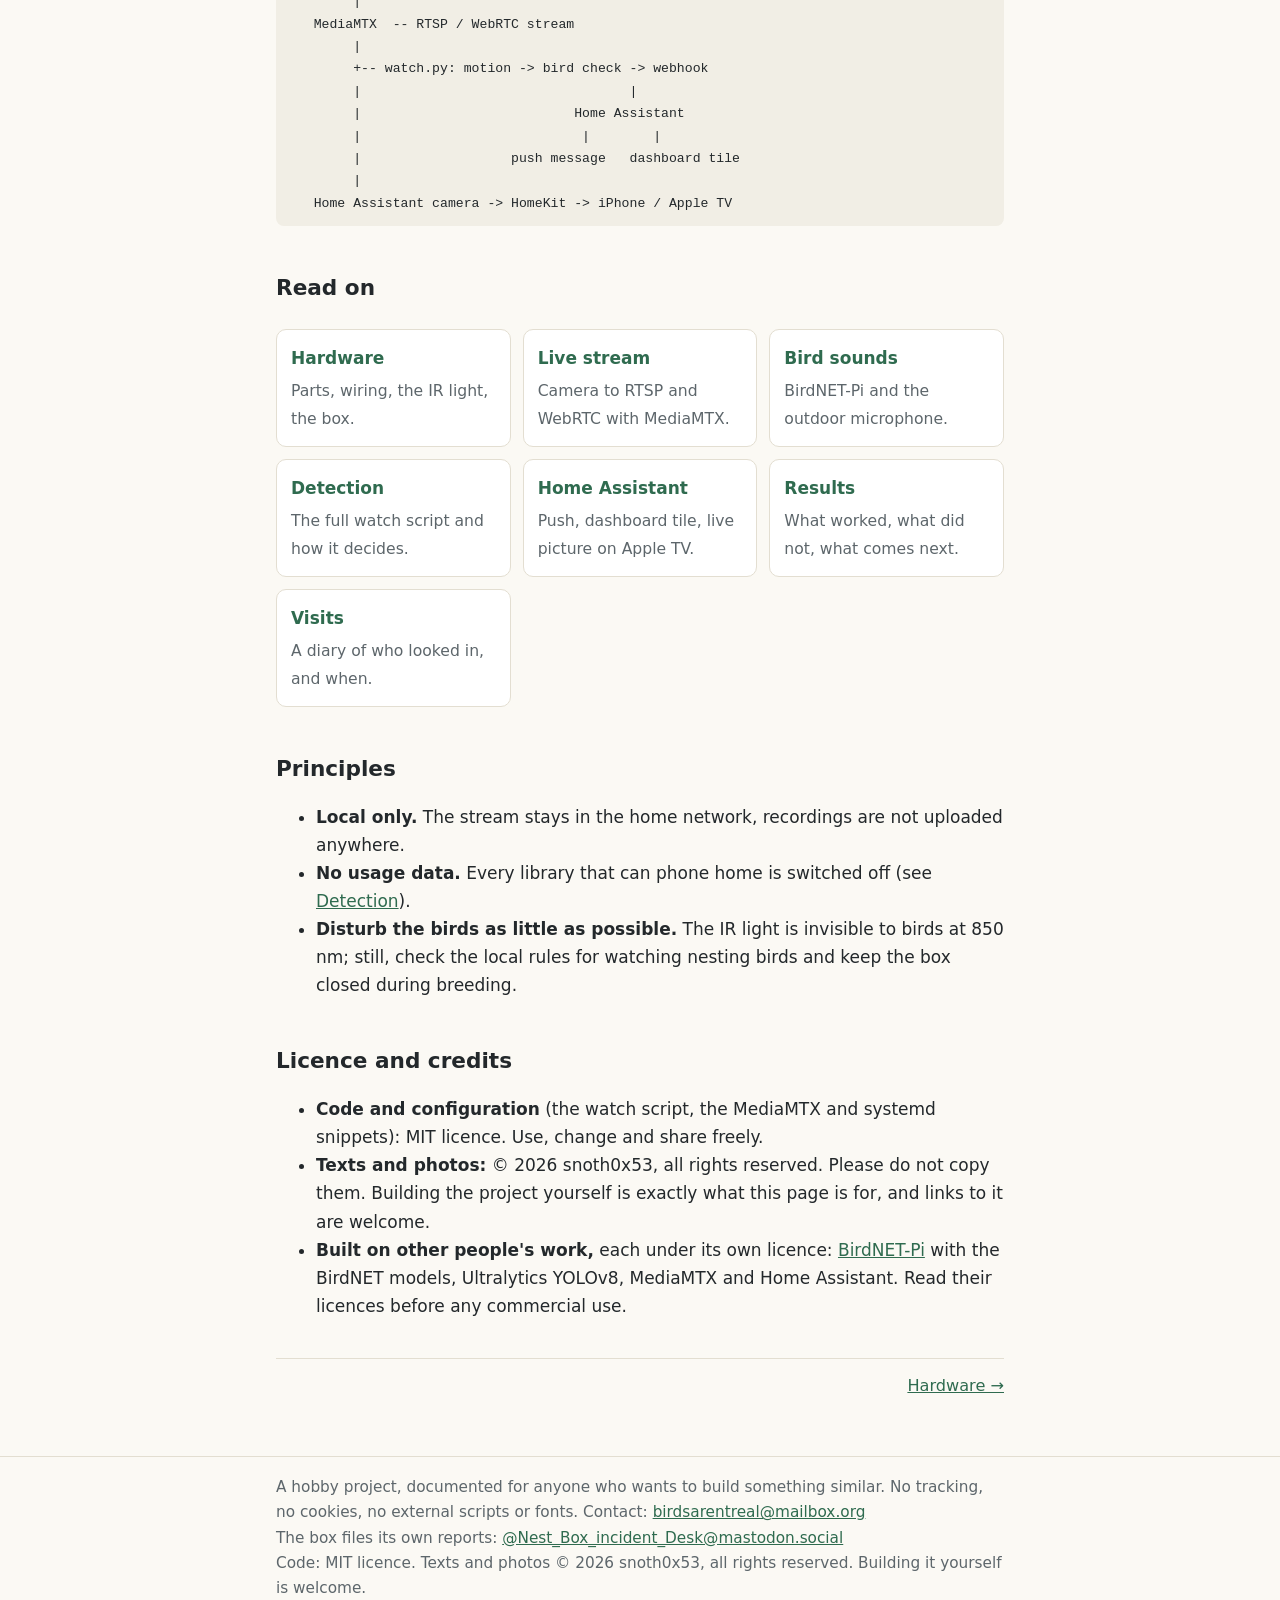
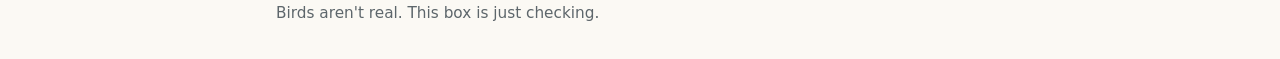
==== commit a8a64fb3: "Own detection model, visit of 12 November, Mastodon link" ====
--- a/index.html
+++ b/index.html
@@ -65,6 +65,6 @@
 
 <div class="pager"><span></span><a href="hardware.html">Hardware &rarr;</a></div>
 </div></main>
-<footer class="site"><div class="wrap">A hobby project, documented for anyone who wants to build something similar. No tracking, no cookies, no external scripts or fonts. Contact: <a href="mailto:birdsarentreal@mailbox.org">birdsarentreal@mailbox.org</a><br>Code: MIT licence. Texts and photos &copy; 2026 snoth0x53, all rights reserved. Building it yourself is welcome.<br><a href="404.html" class="egg">Birds aren't real.</a> This box is just checking.</div></footer>
+<footer class="site"><div class="wrap">A hobby project, documented for anyone who wants to build something similar. No tracking, no cookies, no external scripts or fonts. Contact: <a href="mailto:birdsarentreal@mailbox.org">birdsarentreal@mailbox.org</a><br>The box files its own reports: <a rel="me" href="https://mastodon.social/@Nest_Box_incident_Desk">@Nest_Box_incident_Desk@mastodon.social</a><br>Code: MIT licence. Texts and photos &copy; 2026 snoth0x53, all rights reserved. Building it yourself is welcome.<br><a href="404.html" class="egg">Birds aren't real.</a> This box is just checking.</div></footer>
 </body>
 </html>
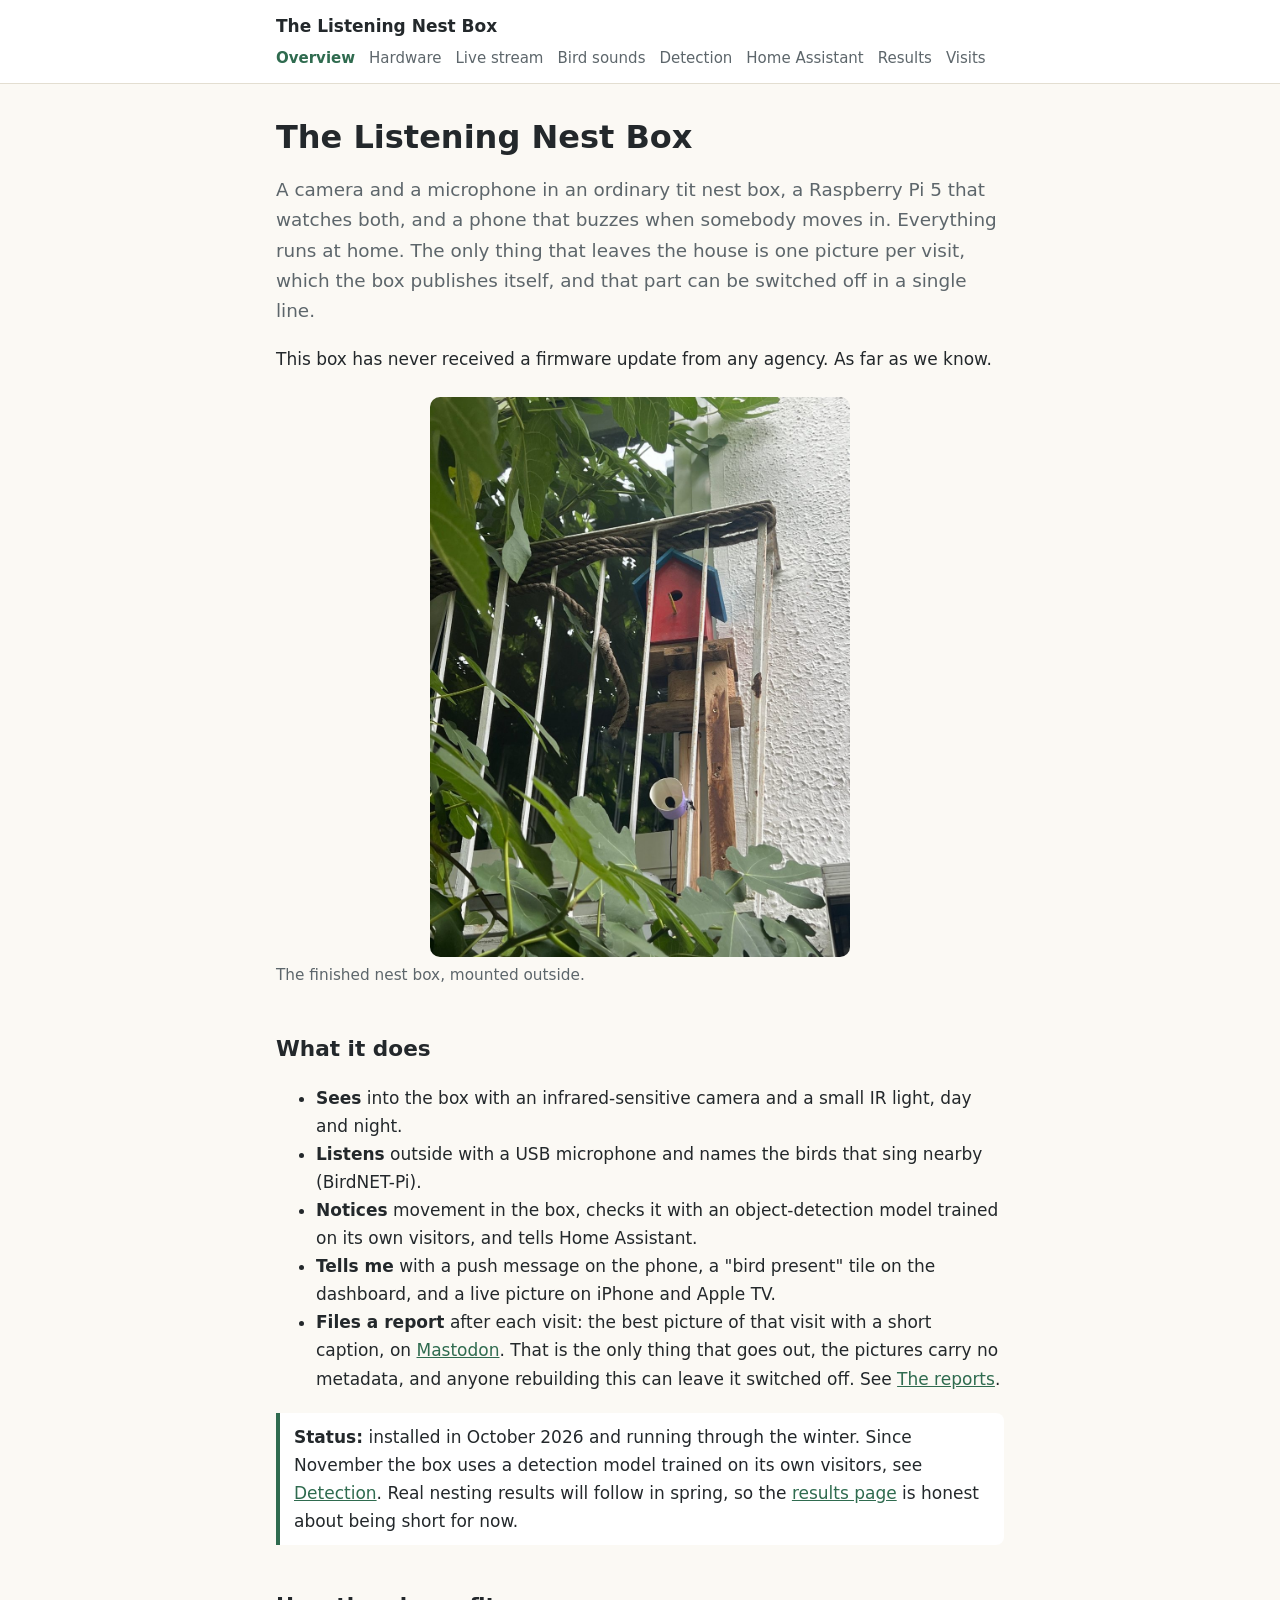
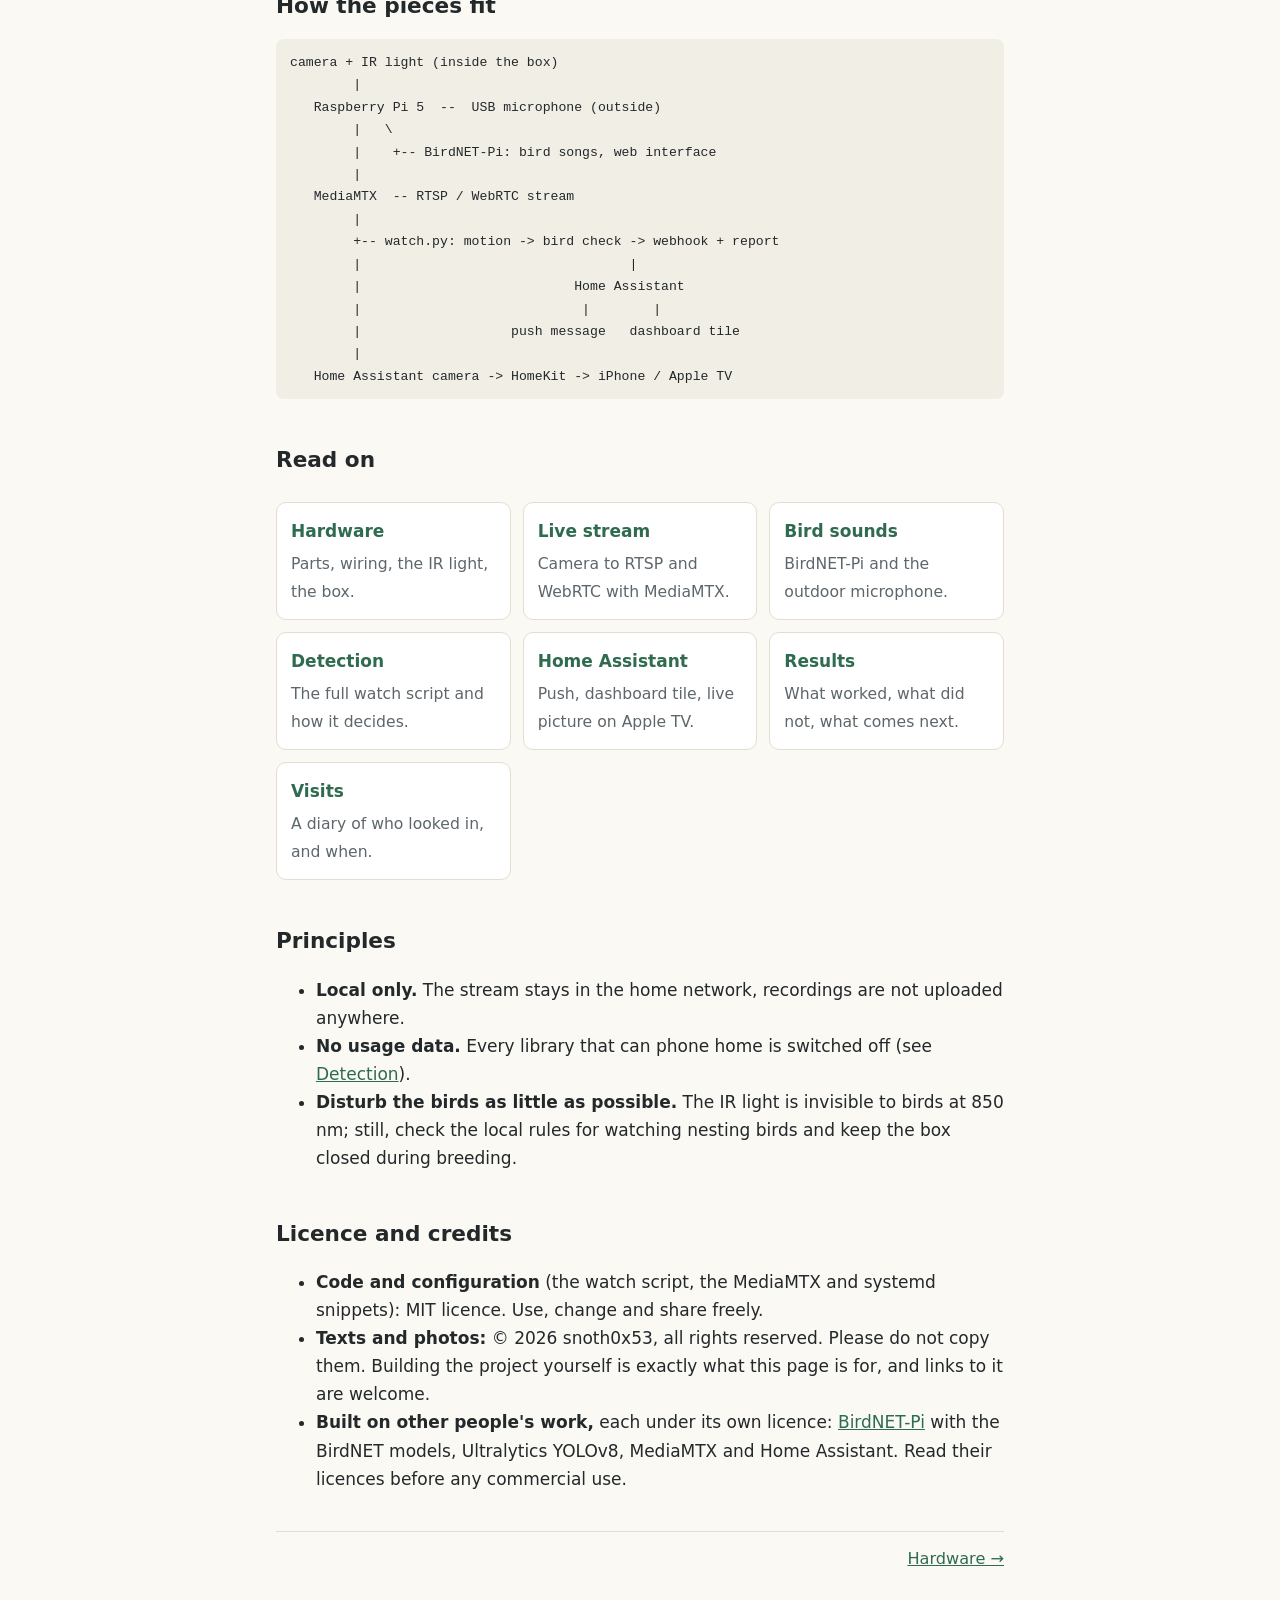
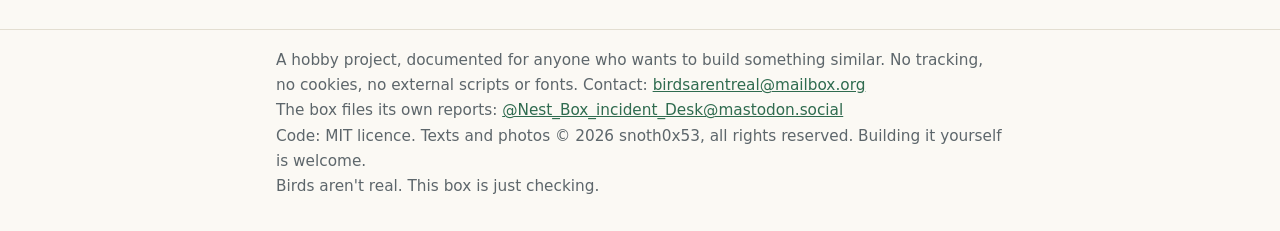
==== commit c3acc4b8: "Say plainly what leaves the house, and how to switch it off" ====
--- a/index.html
+++ b/index.html
@@ -13,17 +13,18 @@
 <main><div class="wrap">
 
 <h1>The Listening Nest Box</h1>
-<p class="lead">A camera and a microphone in an ordinary tit nest box, a Raspberry Pi 5 that watches both, and a phone that buzzes when somebody moves in. Everything runs at home, nothing is sent to the cloud.</p>
+<p class="lead">A camera and a microphone in an ordinary tit nest box, a Raspberry Pi 5 that watches both, and a phone that buzzes when somebody moves in. Everything runs at home. The only thing that leaves the house is one picture per visit, which the box publishes itself, and that part can be switched off in a single line.</p>
 <p>This box has never received a firmware update from any agency. As far as we know.</p>
 <figure><img src="img/nestbox.jpg" alt="A red nest box with a blue roof on a wooden post outside, partly hidden behind a railing and fig leaves" loading="lazy" style="max-height:560px;width:auto;max-width:100%;margin:0 auto;display:block"><figcaption>The finished nest box, mounted outside.</figcaption></figure>
 <h2>What it does</h2>
 <ul>
 <li><strong>Sees</strong> into the box with an infrared-sensitive camera and a small IR light, day and night.</li>
 <li><strong>Listens</strong> outside with a USB microphone and names the birds that sing nearby (BirdNET-Pi).</li>
-<li><strong>Notices</strong> movement in the box, checks it with a small object-detection model and tells Home Assistant.</li>
+<li><strong>Notices</strong> movement in the box, checks it with an object-detection model trained on its own visitors, and tells Home Assistant.</li>
 <li><strong>Tells me</strong> with a push message on the phone, a "bird present" tile on the dashboard, and a live picture on iPhone and Apple TV.</li>
+<li><strong>Files a report</strong> after each visit: the best picture of that visit with a short caption, on <a rel="me" href="https://mastodon.social/@Nest_Box_incident_Desk">Mastodon</a>. That is the only thing that goes out, the pictures carry no metadata, and anyone rebuilding this can leave it switched off. See <a href="detection.html#posts">The reports</a>.</li>
 </ul>
-<div class="note"><strong>Status:</strong> installed in October 2026 and running through the winter. Real nesting results will follow in spring, so the <a href="results.html">results page</a> is honest about being short for now.</div>
+<div class="note"><strong>Status:</strong> installed in October 2026 and running through the winter. Since November the box uses a detection model trained on its own visitors, see <a href="detection.html#own-model">Detection</a>. Real nesting results will follow in spring, so the <a href="results.html">results page</a> is honest about being short for now.</div>
 <h2>How the pieces fit</h2>
 <pre><code>camera + IR light (inside the box)
         |
@@ -33,7 +34,7 @@
         |
    MediaMTX  -- RTSP / WebRTC stream
         |
-        +-- watch.py: motion -> bird check -> webhook
+        +-- watch.py: motion -> bird check -> webhook + report
         |                                  |
         |                           Home Assistant
         |                            |        |
